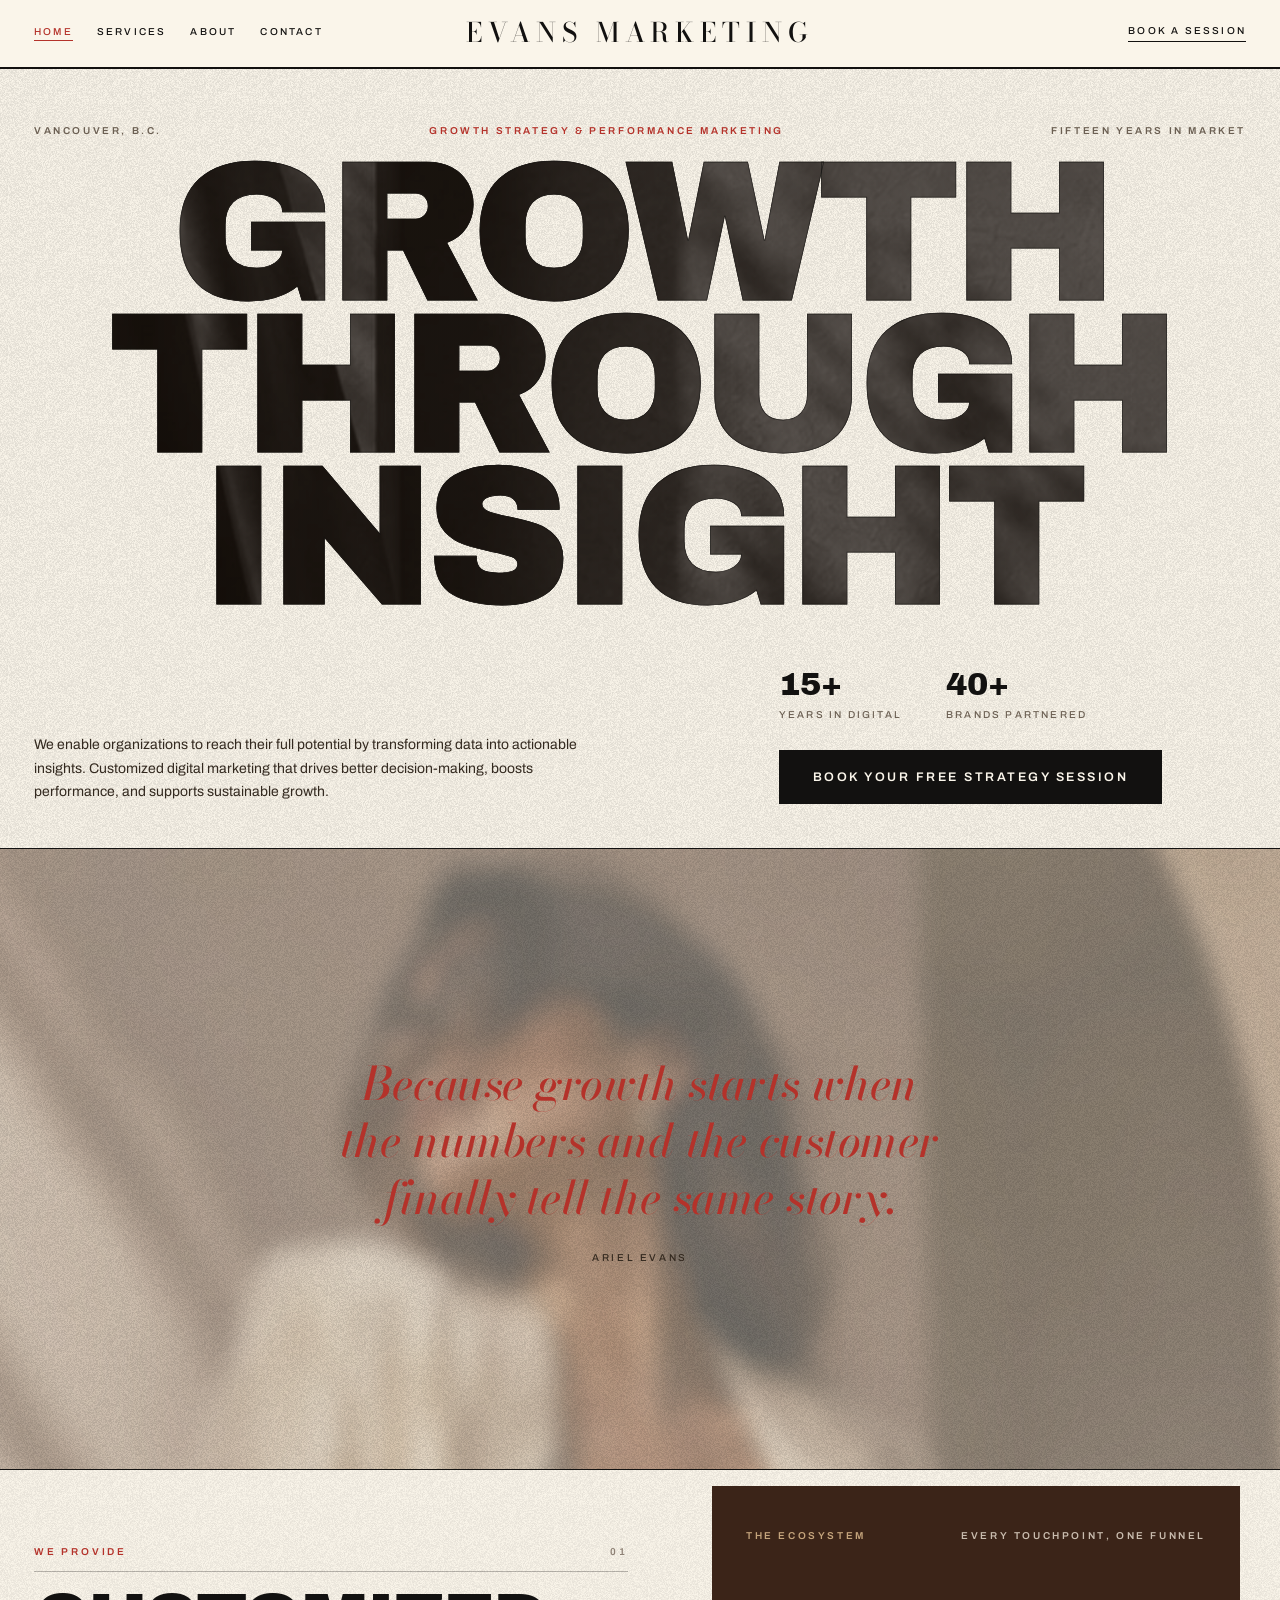
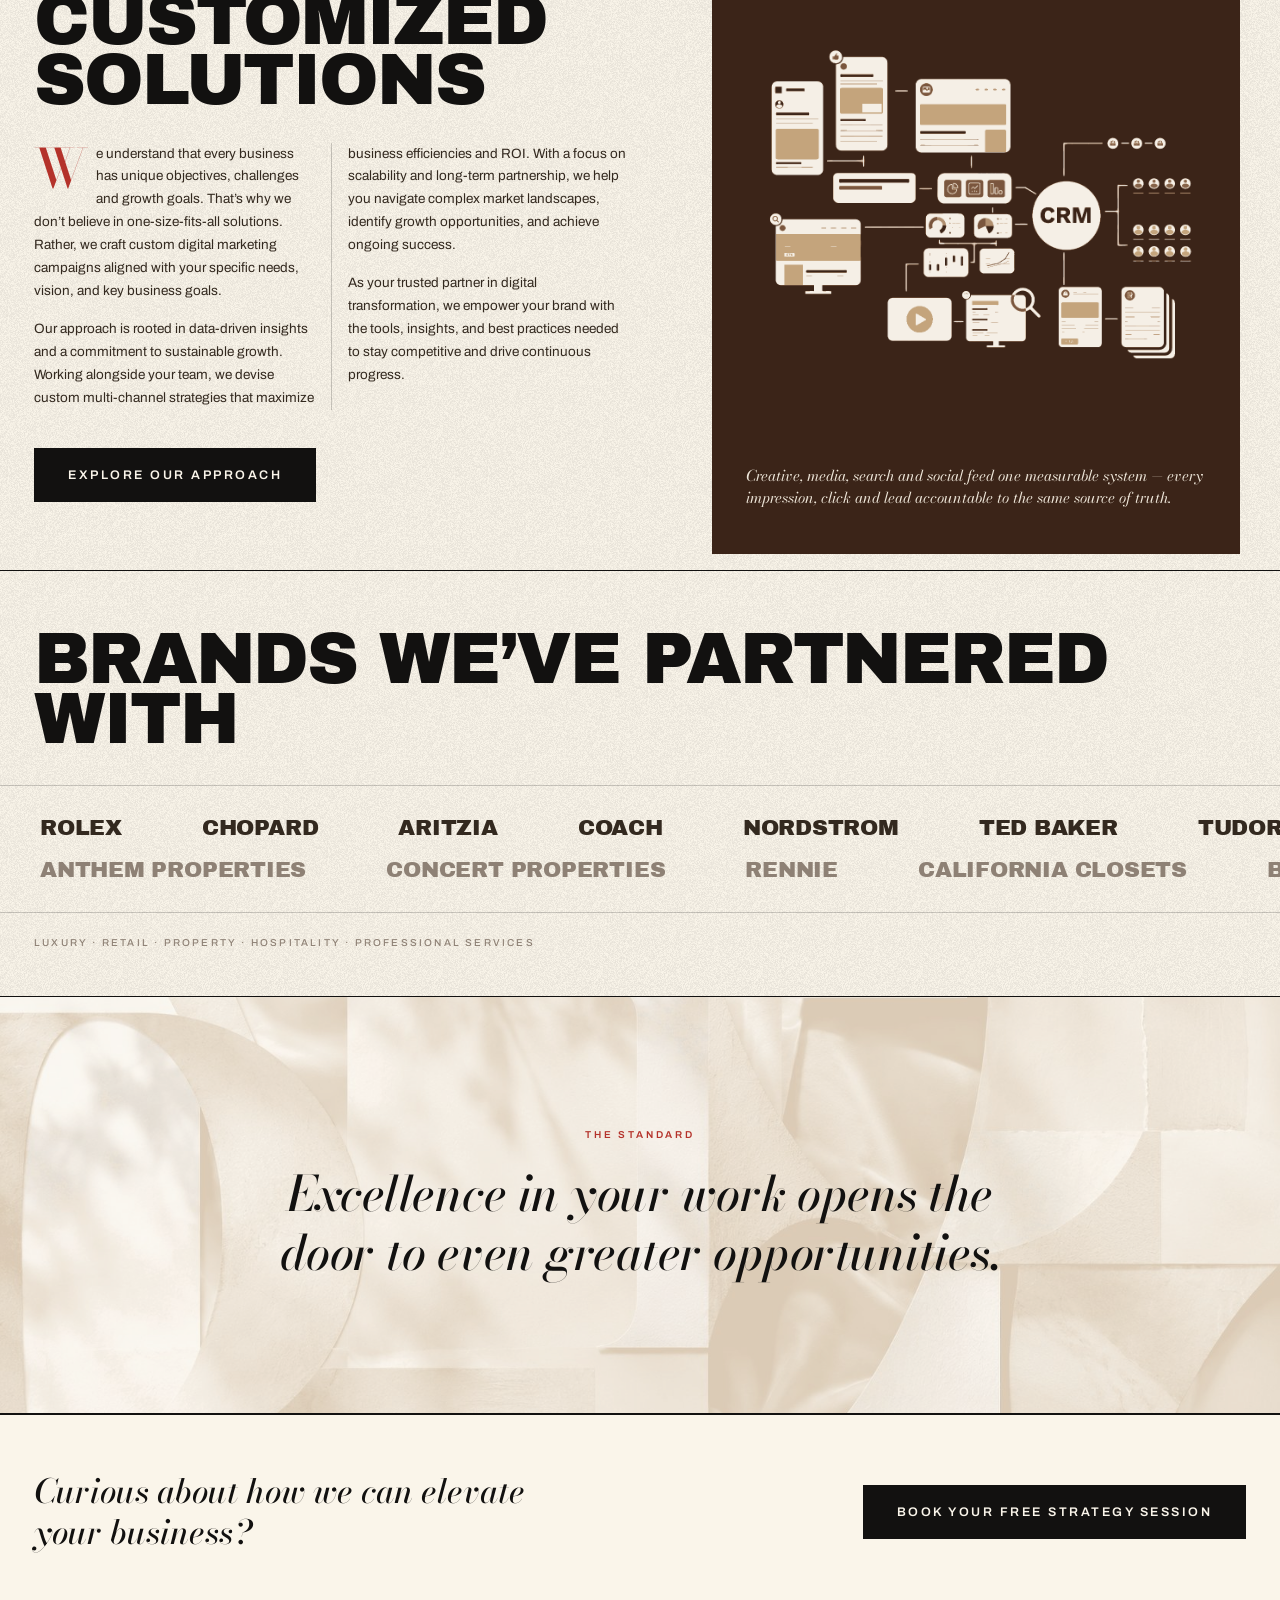
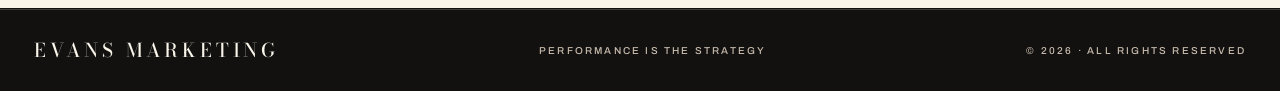
==== index.html @ 22f4ba07 "Build the Evans Marketing website from the design handoff Four pages — Home, Services, About, Contac" ====
<!DOCTYPE html>
<html lang="en">
<head>
<meta charset="utf-8" />
<meta name="viewport" content="width=device-width, initial-scale=1" />
<title>Evans Marketing — Growth strategy &amp; performance marketing, Vancouver</title>
<meta name="description" content="Evans Marketing turns data into actionable insight. Customized digital marketing strategy and performance media from Ariel Evans — 15+ years, 40+ brands, Vancouver B.C." />
<meta property="og:title" content="Evans Marketing — Growth strategy &amp; performance marketing, Vancouver" />
<meta property="og:description" content="Evans Marketing turns data into actionable insight. Customized digital marketing strategy and performance media from Ariel Evans — 15+ years, 40+ brands, Vancouver B.C." />
<meta property="og:type" content="website" />
<link rel="preload" href="assets/fonts/archivo-black-latin.woff2" as="font" type="font/woff2" crossorigin />
<link rel="preload" href="assets/fonts/archivo-variable-latin.woff2" as="font" type="font/woff2" crossorigin />
<link rel="stylesheet" href="assets/css/fonts.css" />
<link rel="icon" href="favicon.ico" sizes="any" />
<link rel="icon" href="assets/img/favicon.svg" type="image/svg+xml" />
<link rel="stylesheet" href="assets/css/styles.css" />
<script src="assets/js/main.js" defer></script>
</head>
<body>
<a class="skip-link" href="#main">Skip to content</a>

<div class="page">

  <header class="site-header">
    <nav class="site-nav" aria-label="Primary">
      <a href="index.html" aria-current="page">Home</a>
      <a href="services.html">Services</a>
      <a href="about.html">About</a>
      <a href="contact.html">Contact</a>
    </nav>
    <a class="wordmark" href="index.html">Evans Marketing</a>
    <div class="header-cta">
      <a class="link-rule" href="contact.html">Book a session</a>
    </div>
  </header>

  <main id="main">

    <!-- Hero: photo-in-type headline -->
    <section class="section hero">
      <div class="grain grain--16" aria-hidden="true"></div>

      <div class="hero__meta">
        <span>Vancouver, B.C.</span>
        <span class="accent">Growth strategy &amp; performance marketing</span>
        <span>Fifteen years in market</span>
      </div>

      <div class="hero__slab" id="heroSlab">
        <h1 class="hero__title">Growth<br />through<br />insight</h1>
        <div class="hero__scan" aria-hidden="true"></div>
      </div>

      <div class="hero__foot">
        <p class="hero__intro">We enable organizations to reach their full potential by transforming data into actionable insights. Customized digital marketing that drives better decision-making, boosts performance, and supports sustainable growth.</p>
        <div class="hero__aside">
          <div class="stats">
            <div>
              <div class="stat__figure">15+</div>
              <div class="stat__label">Years in digital</div>
            </div>
            <div>
              <div class="stat__figure">40+</div>
              <div class="stat__label">Brands partnered</div>
            </div>
          </div>
          <a class="btn" href="contact.html">Book your free strategy session</a>
        </div>
      </div>
    </section>
    <!-- Pull quote -->
    <section class="section quote-band">
      <img class="quote-band__bg" src="assets/img/editorial-portrait.jpg" alt="" aria-hidden="true" />
      <div class="quote-band__wash" aria-hidden="true"></div>
      <div class="grain grain--20" aria-hidden="true"></div>
      <blockquote>
        <p>Because growth starts when the numbers and the customer finally tell the same story.</p>
        <footer>Ariel Evans</footer>
      </blockquote>
    </section>
    <!-- Customized solutions -->
    <section class="section solutions" id="solutions" aria-labelledby="solutions-title">
      <div class="grain" aria-hidden="true"></div>

      <div class="solutions__copy">
        <div class="runhead">
          <span>We provide</span>
          <span class="folio">01</span>
        </div>
        <h2 class="h-section" id="solutions-title">Customized solutions</h2>
        <div class="solutions__body">
          <p><span class="dropcap">W</span>e understand that every business has unique objectives, challenges and growth goals. That&rsquo;s why we don&rsquo;t believe in one-size-fits-all solutions. Rather, we craft custom digital marketing campaigns aligned with your specific needs, vision, and key business goals.</p>
          <p>Our approach is rooted in data-driven insights and a commitment to sustainable growth. Working alongside your team, we devise custom multi-channel strategies that maximize business efficiencies and ROI. With a focus on scalability and long-term partnership, we help you navigate complex market landscapes, identify growth opportunities, and achieve ongoing success.</p>
          <p>As your trusted partner in digital transformation, we empower your brand with the tools, insights, and best practices needed to stay competitive and drive continuous progress.</p>
        </div>
        <a class="btn" href="services.html">Explore our approach</a>
      </div>

      <figure class="ecosystem">
        <div class="ecosystem__labels">
          <span class="accent">The ecosystem</span>
          <span>Every touchpoint, one funnel</span>
        </div>
        <img src="assets/img/ecosystem-brand.png" alt="Full-funnel digital marketing ecosystem feeding a central CRM" width="1068" height="788" loading="lazy" />
        <figcaption>Creative, media, search and social feed one measurable system &mdash; every impression, click and lead accountable to the same source of truth.</figcaption>
      </figure>
    </section>
    <!-- Brands marquee -->
    <section class="section brands" id="brands" aria-labelledby="brands-title">
      <div class="grain" aria-hidden="true"></div>
      <div class="brands__head">
        <h2 class="h-section" id="brands-title">Brands we&rsquo;ve partnered with</h2>
      </div>
      <div class="marquee">
        <div class="marquee__track" aria-hidden="true">
          <div class="marquee__list">
            <span>Rolex</span><span>Chopard</span><span>Aritzia</span><span>Coach</span><span>Nordstrom</span><span>Ted Baker</span><span>Tudor</span><span>Mazda</span><span>Accor</span><span>Wyndham Hotels</span><span>Whistler Blackcomb</span><span>Tourism Vancouver</span>
          </div>
          <div class="marquee__list">
            <span>Rolex</span><span>Chopard</span><span>Aritzia</span><span>Coach</span><span>Nordstrom</span><span>Ted Baker</span><span>Tudor</span><span>Mazda</span><span>Accor</span><span>Wyndham Hotels</span><span>Whistler Blackcomb</span><span>Tourism Vancouver</span>
          </div>
        </div>
        <div class="marquee__track marquee__track--reverse" aria-hidden="true">
          <div class="marquee__list">
            <span>Anthem Properties</span><span>Concert Properties</span><span>Rennie</span><span>California Closets</span><span>Benjamin Moore</span><span>Seaspan</span><span>Grant Thornton</span><span>UBC</span><span>Nando&rsquo;s</span><span>Project Skin MD</span><span>Alpine Credits</span><span>Verve Living</span>
          </div>
          <div class="marquee__list">
            <span>Anthem Properties</span><span>Concert Properties</span><span>Rennie</span><span>California Closets</span><span>Benjamin Moore</span><span>Seaspan</span><span>Grant Thornton</span><span>UBC</span><span>Nando&rsquo;s</span><span>Project Skin MD</span><span>Alpine Credits</span><span>Verve Living</span>
          </div>
        </div>
        <!-- The marquee is decorative motion; this is the accessible list. -->
        <p class="visually-hidden">
          Brands we have partnered with: Rolex, Chopard, Aritzia, Coach, Nordstrom,
          Ted Baker, Tudor, Mazda, Accor, Wyndham Hotels, Whistler Blackcomb,
          Tourism Vancouver, Anthem Properties, Concert Properties, Rennie,
          California Closets, Benjamin Moore, Seaspan, Grant Thornton, UBC,
          Nando&rsquo;s, Project Skin MD, Alpine Credits and Verve Living.
        </p>
      </div>
      <div class="brands__categories">Luxury &middot; Retail &middot; Property &middot; Hospitality &middot; Professional services</div>
    </section>
    <!-- "Excellence" slab -->
    <section class="section slab">
      <img class="slab__bg" src="assets/img/paper-type-brand.jpg" alt="" aria-hidden="true" loading="lazy" />
      <div class="slab__wash" aria-hidden="true"></div>
      <div class="slab__inner">
        <div class="slab__label">The standard</div>
        <p>Excellence in your work opens the door to even greater opportunities.</p>
      </div>
    </section>

    <!-- Closing CTA -->
    <section class="section cta-band">
      <p>Curious about how we can elevate your business?</p>
      <a class="btn" href="contact.html">Book your free strategy session</a>
    </section>

  </main>

  <footer class="site-footer">
    <span class="footer-mark">Evans Marketing</span>
    <span>Performance is the strategy</span>
    <span>&copy; 2026 &middot; All rights reserved</span>
  </footer>

</div>

</body>
</html>
---- assets/css/fonts.css ----
/* ============================================================================
   Self-hosted webfonts.
   ----------------------------------------------------------------------------
   The same faces Google Fonts serves, stored in assets/fonts/ so the site has
   no third-party dependency: nothing to block, nothing to go down, no request
   to a Google server on every page view.

   Only the latin and latin-ext subsets are included, which is all this site's
   copy needs. Generated from:
   https://fonts.googleapis.com/css2?family=Bodoni+Moda:ital,opsz,wght@0,6..96,400;0,6..96,500;0,6..96,600;1,6..96,400;1,6..96,500;1,6..96,600&family=Archivo:wght@400;500;600&family=Archivo+Black&display=swap

   Archivo and Bodoni Moda are variable fonts, so one file serves every weight:
   eight files cover the twenty faces declared below.

   All three families are licensed under the SIL Open Font License; the licence
   texts and a fuller note are in assets/fonts/.
   ========================================================================== */

@font-face {
  font-family: 'Archivo';
  font-style: normal;
  font-weight: 400;
  font-display: swap;
  src: url('../fonts/archivo-variable-latin-ext.woff2') format('woff2');
  unicode-range: U+0100-02BA, U+02BD-02C5, U+02C7-02CC, U+02CE-02D7, U+02DD-02FF, U+0304, U+0308, U+0329, U+1D00-1DBF, U+1E00-1E9F, U+1EF2-1EFF, U+2020, U+20A0-20AB, U+20AD-20C0, U+2113, U+2C60-2C7F, U+A720-A7FF;
}

@font-face {
  font-family: 'Archivo';
  font-style: normal;
  font-weight: 400;
  font-display: swap;
  src: url('../fonts/archivo-variable-latin.woff2') format('woff2');
  unicode-range: U+0000-00FF, U+0131, U+0152-0153, U+02BB-02BC, U+02C6, U+02DA, U+02DC, U+0304, U+0308, U+0329, U+2000-206F, U+20AC, U+2122, U+2191, U+2193, U+2212, U+2215, U+FEFF, U+FFFD;
}

@font-face {
  font-family: 'Archivo';
  font-style: normal;
  font-weight: 500;
  font-display: swap;
  src: url('../fonts/archivo-variable-latin-ext.woff2') format('woff2');
  unicode-range: U+0100-02BA, U+02BD-02C5, U+02C7-02CC, U+02CE-02D7, U+02DD-02FF, U+0304, U+0308, U+0329, U+1D00-1DBF, U+1E00-1E9F, U+1EF2-1EFF, U+2020, U+20A0-20AB, U+20AD-20C0, U+2113, U+2C60-2C7F, U+A720-A7FF;
}

@font-face {
  font-family: 'Archivo';
  font-style: normal;
  font-weight: 500;
  font-display: swap;
  src: url('../fonts/archivo-variable-latin.woff2') format('woff2');
  unicode-range: U+0000-00FF, U+0131, U+0152-0153, U+02BB-02BC, U+02C6, U+02DA, U+02DC, U+0304, U+0308, U+0329, U+2000-206F, U+20AC, U+2122, U+2191, U+2193, U+2212, U+2215, U+FEFF, U+FFFD;
}

@font-face {
  font-family: 'Archivo';
  font-style: normal;
  font-weight: 600;
  font-display: swap;
  src: url('../fonts/archivo-variable-latin-ext.woff2') format('woff2');
  unicode-range: U+0100-02BA, U+02BD-02C5, U+02C7-02CC, U+02CE-02D7, U+02DD-02FF, U+0304, U+0308, U+0329, U+1D00-1DBF, U+1E00-1E9F, U+1EF2-1EFF, U+2020, U+20A0-20AB, U+20AD-20C0, U+2113, U+2C60-2C7F, U+A720-A7FF;
}

@font-face {
  font-family: 'Archivo';
  font-style: normal;
  font-weight: 600;
  font-display: swap;
  src: url('../fonts/archivo-variable-latin.woff2') format('woff2');
  unicode-range: U+0000-00FF, U+0131, U+0152-0153, U+02BB-02BC, U+02C6, U+02DA, U+02DC, U+0304, U+0308, U+0329, U+2000-206F, U+20AC, U+2122, U+2191, U+2193, U+2212, U+2215, U+FEFF, U+FFFD;
}

@font-face {
  font-family: 'Archivo Black';
  font-style: normal;
  font-weight: 400;
  font-display: swap;
  src: url('../fonts/archivo-black-latin-ext.woff2') format('woff2');
  unicode-range: U+0100-02BA, U+02BD-02C5, U+02C7-02CC, U+02CE-02D7, U+02DD-02FF, U+0304, U+0308, U+0329, U+1D00-1DBF, U+1E00-1E9F, U+1EF2-1EFF, U+2020, U+20A0-20AB, U+20AD-20C0, U+2113, U+2C60-2C7F, U+A720-A7FF;
}

@font-face {
  font-family: 'Archivo Black';
  font-style: normal;
  font-weight: 400;
  font-display: swap;
  src: url('../fonts/archivo-black-latin.woff2') format('woff2');
  unicode-range: U+0000-00FF, U+0131, U+0152-0153, U+02BB-02BC, U+02C6, U+02DA, U+02DC, U+0304, U+0308, U+0329, U+2000-206F, U+20AC, U+2122, U+2191, U+2193, U+2212, U+2215, U+FEFF, U+FFFD;
}

@font-face {
  font-family: 'Bodoni Moda';
  font-style: italic;
  font-weight: 400;
  font-display: swap;
  src: url('../fonts/bodoni-moda-variable-italic-latin-ext.woff2') format('woff2');
  unicode-range: U+0100-02BA, U+02BD-02C5, U+02C7-02CC, U+02CE-02D7, U+02DD-02FF, U+0304, U+0308, U+0329, U+1D00-1DBF, U+1E00-1E9F, U+1EF2-1EFF, U+2020, U+20A0-20AB, U+20AD-20C0, U+2113, U+2C60-2C7F, U+A720-A7FF;
}

@font-face {
  font-family: 'Bodoni Moda';
  font-style: italic;
  font-weight: 400;
  font-display: swap;
  src: url('../fonts/bodoni-moda-variable-italic-latin.woff2') format('woff2');
  unicode-range: U+0000-00FF, U+0131, U+0152-0153, U+02BB-02BC, U+02C6, U+02DA, U+02DC, U+0304, U+0308, U+0329, U+2000-206F, U+20AC, U+2122, U+2191, U+2193, U+2212, U+2215, U+FEFF, U+FFFD;
}

@font-face {
  font-family: 'Bodoni Moda';
  font-style: italic;
  font-weight: 500;
  font-display: swap;
  src: url('../fonts/bodoni-moda-variable-italic-latin-ext.woff2') format('woff2');
  unicode-range: U+0100-02BA, U+02BD-02C5, U+02C7-02CC, U+02CE-02D7, U+02DD-02FF, U+0304, U+0308, U+0329, U+1D00-1DBF, U+1E00-1E9F, U+1EF2-1EFF, U+2020, U+20A0-20AB, U+20AD-20C0, U+2113, U+2C60-2C7F, U+A720-A7FF;
}

@font-face {
  font-family: 'Bodoni Moda';
  font-style: italic;
  font-weight: 500;
  font-display: swap;
  src: url('../fonts/bodoni-moda-variable-italic-latin.woff2') format('woff2');
  unicode-range: U+0000-00FF, U+0131, U+0152-0153, U+02BB-02BC, U+02C6, U+02DA, U+02DC, U+0304, U+0308, U+0329, U+2000-206F, U+20AC, U+2122, U+2191, U+2193, U+2212, U+2215, U+FEFF, U+FFFD;
}

@font-face {
  font-family: 'Bodoni Moda';
  font-style: italic;
  font-weight: 600;
  font-display: swap;
  src: url('../fonts/bodoni-moda-variable-italic-latin-ext.woff2') format('woff2');
  unicode-range: U+0100-02BA, U+02BD-02C5, U+02C7-02CC, U+02CE-02D7, U+02DD-02FF, U+0304, U+0308, U+0329, U+1D00-1DBF, U+1E00-1E9F, U+1EF2-1EFF, U+2020, U+20A0-20AB, U+20AD-20C0, U+2113, U+2C60-2C7F, U+A720-A7FF;
}

@font-face {
  font-family: 'Bodoni Moda';
  font-style: italic;
  font-weight: 600;
  font-display: swap;
  src: url('../fonts/bodoni-moda-variable-italic-latin.woff2') format('woff2');
  unicode-range: U+0000-00FF, U+0131, U+0152-0153, U+02BB-02BC, U+02C6, U+02DA, U+02DC, U+0304, U+0308, U+0329, U+2000-206F, U+20AC, U+2122, U+2191, U+2193, U+2212, U+2215, U+FEFF, U+FFFD;
}

@font-face {
  font-family: 'Bodoni Moda';
  font-style: normal;
  font-weight: 400;
  font-display: swap;
  src: url('../fonts/bodoni-moda-variable-latin-ext.woff2') format('woff2');
  unicode-range: U+0100-02BA, U+02BD-02C5, U+02C7-02CC, U+02CE-02D7, U+02DD-02FF, U+0304, U+0308, U+0329, U+1D00-1DBF, U+1E00-1E9F, U+1EF2-1EFF, U+2020, U+20A0-20AB, U+20AD-20C0, U+2113, U+2C60-2C7F, U+A720-A7FF;
}

@font-face {
  font-family: 'Bodoni Moda';
  font-style: normal;
  font-weight: 400;
  font-display: swap;
  src: url('../fonts/bodoni-moda-variable-latin.woff2') format('woff2');
  unicode-range: U+0000-00FF, U+0131, U+0152-0153, U+02BB-02BC, U+02C6, U+02DA, U+02DC, U+0304, U+0308, U+0329, U+2000-206F, U+20AC, U+2122, U+2191, U+2193, U+2212, U+2215, U+FEFF, U+FFFD;
}

@font-face {
  font-family: 'Bodoni Moda';
  font-style: normal;
  font-weight: 500;
  font-display: swap;
  src: url('../fonts/bodoni-moda-variable-latin-ext.woff2') format('woff2');
  unicode-range: U+0100-02BA, U+02BD-02C5, U+02C7-02CC, U+02CE-02D7, U+02DD-02FF, U+0304, U+0308, U+0329, U+1D00-1DBF, U+1E00-1E9F, U+1EF2-1EFF, U+2020, U+20A0-20AB, U+20AD-20C0, U+2113, U+2C60-2C7F, U+A720-A7FF;
}

@font-face {
  font-family: 'Bodoni Moda';
  font-style: normal;
  font-weight: 500;
  font-display: swap;
  src: url('../fonts/bodoni-moda-variable-latin.woff2') format('woff2');
  unicode-range: U+0000-00FF, U+0131, U+0152-0153, U+02BB-02BC, U+02C6, U+02DA, U+02DC, U+0304, U+0308, U+0329, U+2000-206F, U+20AC, U+2122, U+2191, U+2193, U+2212, U+2215, U+FEFF, U+FFFD;
}

@font-face {
  font-family: 'Bodoni Moda';
  font-style: normal;
  font-weight: 600;
  font-display: swap;
  src: url('../fonts/bodoni-moda-variable-latin-ext.woff2') format('woff2');
  unicode-range: U+0100-02BA, U+02BD-02C5, U+02C7-02CC, U+02CE-02D7, U+02DD-02FF, U+0304, U+0308, U+0329, U+1D00-1DBF, U+1E00-1E9F, U+1EF2-1EFF, U+2020, U+20A0-20AB, U+20AD-20C0, U+2113, U+2C60-2C7F, U+A720-A7FF;
}

@font-face {
  font-family: 'Bodoni Moda';
  font-style: normal;
  font-weight: 600;
  font-display: swap;
  src: url('../fonts/bodoni-moda-variable-latin.woff2') format('woff2');
  unicode-range: U+0000-00FF, U+0131, U+0152-0153, U+02BB-02BC, U+02C6, U+02DA, U+02DC, U+0304, U+0308, U+0329, U+2000-206F, U+20AC, U+2122, U+2191, U+2193, U+2212, U+2215, U+FEFF, U+FFFD;
}
---- assets/css/styles.css ----
/* ============================================================================
   Evans Marketing — global stylesheet
   ----------------------------------------------------------------------------
   Order:  1. tokens  2. base  3. layout  4. header/footer  5. components
           6. page sections  7. responsive
   The design reference used inline styles; everything is extracted here so
   there is exactly one place to change a colour, size or space.
   ========================================================================== */

/* 1. TOKENS ---------------------------------------------------------------- */

:root {
  /* Colour */
  --ink:        #121110;   /* page frame, dark grounds, hairlines, buttons     */
  --chocolate:  #3B2418;   /* ecosystem panel, contact ground                  */
  --cream:      #FAF5EA;   /* primary light ground / text on dark              */
  --sand-grey:  #DED3C4;   /* secondary light ground                           */
  --warm-sand:  #EFE7DA;   /* open accordion row, slab base, copy on dark      */
  --sand:       #C4A47C;   /* accent on dark grounds, light-button hover       */
  --red:        #B4322A;   /* the only saturated colour                        */
  --body-brown: #33291F;   /* body copy on light grounds                       */
  --deep-brown: #241C14;   /* accordion panel copy                             */
  --label-grey: #8E8175;   /* small-caps labels on light grounds               */
  --label-cream:#6B5F52;   /* 10px tracked caps on the cream hero ground       */
  --light-grey: #C9BCAE;   /* small-caps labels on dark grounds                */
  --near-cream: #F2EADF;   /* italic standfirsts on dark grounds               */

  /* Hairlines and washes */
  --rule-light-20: rgba(18, 17, 16, 0.2);
  --rule-light-28: rgba(18, 17, 16, 0.28);
  --rule-light-40: rgba(18, 17, 16, 0.4);
  --rule-dark-20:  rgba(250, 245, 234, 0.2);
  --rule-dark-24:  rgba(250, 245, 234, 0.24);
  --rule-dark-28:  rgba(250, 245, 234, 0.28);
  --rule-dark-30:  rgba(250, 245, 234, 0.3);
  --rule-dark-55:  rgba(250, 245, 234, 0.55);

  /* Type */
  --display: "Archivo Black", Impact, "Haettenschweiler", sans-serif;
  --serif:   "Bodoni Moda", "Didot", Georgia, serif;
  --sans:    Archivo, Helvetica, Arial, sans-serif;

  /* Spacing */
  --pad-x:      34px;  /* standard section gutter        */
  --pad-x-wide: 40px;  /* centred quote / slab sections  */
}

/* 2. BASE ------------------------------------------------------------------ */

*,
*::before,
*::after { box-sizing: border-box; }

html {
  scroll-behavior: smooth;
  background: var(--ink);
  -webkit-text-size-adjust: 100%;
}

body {
  margin: 0;
  background: var(--ink);
  color: var(--ink);
  font-family: var(--sans);
  font-weight: 400;
  -webkit-font-smoothing: antialiased;
}

p { font-weight: 400; }

a {
  color: var(--red);
  text-decoration: none;
  transition: color 150ms ease, border-color 150ms ease;
}
a:hover { color: var(--ink); }

img { max-width: 100%; }

input, textarea, button, select { font-family: inherit; }

:focus-visible {
  outline: 2px solid currentColor;
  outline-offset: 3px;
}

/* Visible only when tabbed to — lets keyboard users jump the nav. */
.skip-link {
  position: absolute;
  left: -9999px;
  top: 0;
  z-index: 100;
  padding: 14px 20px;
  background: var(--ink);
  color: var(--cream);
  font-size: 11px;
  font-weight: 600;
  letter-spacing: 0.2em;
  text-transform: uppercase;
}
.skip-link:focus {
  left: 0;
  color: var(--cream);
}

.visually-hidden {
  position: absolute;
  width: 1px;
  height: 1px;
  margin: -1px;
  padding: 0;
  overflow: hidden;
  clip: rect(0 0 0 0);
  white-space: nowrap;
  border: 0;
}

/* 3. LAYOUT ---------------------------------------------------------------- */

/* The dark page shows through the 1px gaps as hairline rules between
   full-bleed sections. No rounded corners, no shadows anywhere. */
.page {
  width: 100%;
  display: flex;
  flex-direction: column;
  gap: 1px;
  background: var(--ink);
  overflow-x: hidden;
}

.section {
  position: relative;
  overflow: hidden;
}

/* <main> is a flex child of .page, so it needs the same column + 1px gap for
   the hairlines between its sections to survive. */
.page > main {
  display: flex;
  flex-direction: column;
  gap: 1px;
}

/* Film grain. The reference used an inline SVG feTurbulence filter; a small
   tiling texture is the same effect at a fraction of the cost. */
.grain {
  position: absolute;
  inset: 0;
  pointer-events: none;
  background-image: url("../img/grain.png");
  background-size: 160px 160px;
  mix-blend-mode: multiply;
  opacity: 0.12;
}
.grain--16 { opacity: 0.16; }
.grain--20 { opacity: 0.2; }
.grain--screen {
  mix-blend-mode: screen;
  opacity: 0.26;
}

/* Anything that must sit above a grain layer or a background image. */
.layer { position: relative; }

/* 4. HEADER / FOOTER ------------------------------------------------------- */

.site-header {
  position: sticky;
  top: 0;
  z-index: 60;
  display: grid;
  grid-template-columns: 1fr auto 1fr;
  align-items: center;
  gap: 20px;
  padding: 20px var(--pad-x);
  background: var(--cream);
  border-bottom: 1px solid var(--ink);
}

.site-nav {
  display: flex;
  gap: 24px;
  font-size: 10px;
  font-weight: 500;
  letter-spacing: 0.22em;
  text-transform: uppercase;
}
.site-nav a {
  color: var(--ink);
  padding-bottom: 3px;
  border-bottom: 1px solid transparent;
}
.site-nav a:hover { color: var(--red); }
.site-nav a[aria-current="page"] {
  color: var(--red);
  border-bottom-color: var(--red);
}

.wordmark {
  font-family: var(--serif);
  font-weight: 500;
  font-size: clamp(19px, 2.1vw, 28px);
  letter-spacing: 0.22em;
  text-transform: uppercase;
  line-height: 1;
  color: var(--ink);
  white-space: nowrap;
  text-align: center;
}
.wordmark:hover { color: var(--red); }

.header-cta {
  display: flex;
  justify-content: flex-end;
}
/* Deliberately a hairline link, not a button. */
.link-rule {
  padding-bottom: 5px;
  border-bottom: 1px solid var(--ink);
  color: var(--ink);
  font-size: 10px;
  font-weight: 500;
  letter-spacing: 0.22em;
  text-transform: uppercase;
  white-space: nowrap;
}
.link-rule:hover {
  color: var(--red);
  border-bottom-color: var(--red);
}

.site-footer {
  display: flex;
  align-items: center;
  justify-content: space-between;
  gap: 20px;
  flex-wrap: wrap;
  padding: 26px var(--pad-x);
  background: var(--ink);
  color: var(--light-grey);
  border-top: 1px solid var(--rule-dark-20);
  font-size: 10px;
  font-weight: 500;
  letter-spacing: 0.22em;
  text-transform: uppercase;
}
.site-footer .footer-mark {
  font-family: var(--serif);
  font-size: 19px;
  letter-spacing: 0.2em;
  color: var(--cream);
}

/* 5. COMPONENTS ------------------------------------------------------------ */

/* Running head: a label, a hairline rule and a folio number. */
.runhead {
  display: flex;
  align-items: baseline;
  justify-content: space-between;
  gap: 20px;
  padding-bottom: 14px;
  border-bottom: 1px solid var(--rule-light-28);
  font-size: 10px;
  font-weight: 600;
  letter-spacing: 0.28em;
  text-transform: uppercase;
  color: var(--red);
}
.runhead .folio { color: var(--label-grey); }

.runhead--dark {
  padding-bottom: 16px;
  border-bottom-color: var(--rule-dark-24);
  color: var(--sand);
}
.runhead--dark .folio { color: var(--light-grey); }

.runhead--strong {
  border-bottom-color: var(--rule-light-40);
  color: var(--ink);
}
.runhead--strong .folio { color: var(--ink); }

/* Headings */
.h-display {
  margin: 0;
  font-family: var(--display);
  font-weight: 400;
  line-height: 0.8;
  letter-spacing: -0.045em;
  text-transform: uppercase;
}
.h-section {
  margin: 18px 0 0;
  font-family: var(--display);
  font-weight: 400;
  font-size: clamp(34px, 5.6vw, 92px);
  line-height: 0.84;
  letter-spacing: -0.03em;
  text-transform: uppercase;
}

/* Italic standfirst on a dark ground */
.standfirst {
  margin: 0;
  max-width: 620px;
  font-family: var(--serif);
  font-style: italic;
  font-weight: 400;
  font-size: clamp(19px, 1.9vw, 27px);
  line-height: 1.4;
  color: var(--near-cream);
}

/* Small tracked caps */
.caps {
  font-size: 10px;
  font-weight: 500;
  letter-spacing: 0.22em;
  text-transform: uppercase;
}
.caps--label {
  font-weight: 600;
  letter-spacing: 0.28em;
}

/* Buttons */
.btn {
  display: inline-block;
  padding: 20px 34px;
  background: var(--ink);
  color: var(--cream);
  font-size: 12.5px;
  font-weight: 600;
  letter-spacing: 0.2em;
  text-transform: uppercase;
  white-space: nowrap;
  border: none;
  cursor: pointer;
  transition: background 150ms ease, color 150ms ease;
}
.btn:hover { background: var(--red); color: var(--cream); }

.btn--light { background: var(--cream); color: var(--ink); }
.btn--light:hover { background: var(--sand); color: var(--ink); }

/* Pull-quote band (Home + About) */
.quote-band {
  min-height: 620px;
  display: flex;
  align-items: center;
  justify-content: center;
  padding: 80px var(--pad-x-wide);
  background: var(--sand-grey);
}
.quote-band__bg {
  position: absolute;
  inset: 0;
  width: 100%;
  height: 100%;
  object-fit: cover;
  object-position: 50% 6%;
  filter: blur(10px) saturate(0.9);
  transform: scale(1.18);
}
.quote-band__wash {
  position: absolute;
  inset: 0;
  background: rgba(240, 232, 220, 0.44);
}
.quote-band blockquote {
  position: relative;
  margin: 0;
  max-width: 860px;
  text-align: center;
}
.quote-band p {
  margin: 0;
  font-family: var(--serif);
  font-style: italic;
  font-weight: 500;
  font-size: clamp(26px, 3.6vw, 58px);
  line-height: 1.24;
  letter-spacing: -0.01em;
  color: var(--red);
  text-wrap: balance;
}
.quote-band footer {
  padding-top: 26px;
  font-size: 10px;
  font-weight: 500;
  letter-spacing: 0.26em;
  text-transform: uppercase;
  color: var(--body-brown);
}

/* Brands marquee (Home + Contact) */
.brands { padding: 58px 0 48px; background: var(--cream); }
.brands__head {
  position: relative;
  display: flex;
  align-items: baseline;
  justify-content: space-between;
  gap: 20px;
  flex-wrap: wrap;
  padding: 0 var(--pad-x) 36px;
}
.brands__head .h-section { margin: 0; }

.marquee {
  position: relative;
  display: flex;
  flex-direction: column;
  gap: 18px;
  padding: 30px 0;
  border-top: 1px solid var(--rule-light-20);
  border-bottom: 1px solid var(--rule-light-20);
}
.marquee__track {
  display: flex;
  width: max-content;
  animation: marquee 52s linear infinite;
}
.marquee__track--reverse {
  animation-duration: 64s;
  animation-direction: reverse;
}
/* The list is repeated twice inside the track, so -50% is a seamless loop. */
@keyframes marquee {
  from { transform: translateX(0); }
  to   { transform: translateX(-50%); }
}
.marquee:hover .marquee__track { animation-play-state: paused; }

.marquee__list {
  display: flex;
  align-items: center;
  font-family: var(--display);
  font-size: 22px;
  letter-spacing: -0.01em;
  text-transform: uppercase;
  color: var(--body-brown);
}
.marquee__list span { padding: 0 40px; }
.marquee__track--reverse .marquee__list { color: var(--label-grey); }

.brands__categories {
  position: relative;
  padding: 24px var(--pad-x) 0;
  font-size: 10px;
  font-weight: 500;
  letter-spacing: 0.22em;
  text-transform: uppercase;
  color: var(--label-grey);
}

/* Closing CTA band (all four pages) */
.cta-band {
  display: grid;
  grid-template-columns: minmax(0, 1fr) auto;
  align-items: center;
  gap: 40px;
  padding: 56px var(--pad-x);
  background: var(--cream);
  border-top: 1px solid var(--ink);
}
.cta-band p {
  margin: 0;
  max-width: 520px;
  font-family: var(--serif);
  font-style: italic;
  font-weight: 500;
  font-size: clamp(22px, 2.6vw, 40px);
  line-height: 1.22;
  color: var(--ink);
}

/* 6. PAGE SECTIONS --------------------------------------------------------- */

/* --- Home: hero ---------------------------------------------------------- */

.hero {
  padding: 56px var(--pad-x) 44px;
  background: var(--cream);
}
.hero__meta {
  position: relative;
  display: flex;
  align-items: center;
  justify-content: space-between;
  gap: 20px;
  flex-wrap: wrap;
  font-size: 10px;
  font-weight: 600;
  letter-spacing: 0.26em;
  text-transform: uppercase;
  color: var(--label-cream);
  animation: metaRise 0.9s cubic-bezier(0.16, 1, 0.3, 1) 0.15s both;
}
.hero__meta .accent { color: var(--red); }

/* The parallax slab. Every JS write goes to this wrapper's transform and
   opacity — never to the headline, which owns the CSS animations. */
.hero__slab {
  position: relative;
  margin: 22px 0 0;
  will-change: transform;
}

/* The letterforms are filled with a photograph via background-clip: text, and
   that fill never stops drifting. The text stroke is a safety net: if
   background-clip: text is unsupported, the words still read. */
.hero__title {
  position: relative;
  margin: 0;
  font-family: var(--display);
  font-weight: 400;
  font-size: clamp(58px, 15.6vw, 250px);
  line-height: 0.76;
  letter-spacing: -0.045em;
  text-align: center;
  text-transform: uppercase;
  color: transparent;
  -webkit-text-stroke: 0.75px rgba(18, 17, 16, 0.7);
  background-image:
    linear-gradient(rgba(18, 17, 16, 0.4), rgba(18, 17, 16, 0.4)),
    url("../img/hero-type-fabric.jpg");
  /* These must equal the 0% keyframe of fillDrift — they are what paints
     during its 1.3s delay. */
  background-size: 100% 100%, 150% auto;
  background-position: center, 30% 46%;
  -webkit-background-clip: text;
  background-clip: text;
  animation:
    typeDevelop 1.25s cubic-bezier(0.16, 1, 0.3, 1) both,
    fillDrift 26s ease-in-out 1.3s infinite alternate;
}

/* Red scan line that "develops" the type on load. It bleeds past both gutters
   so it reads as crossing the whole page; .hero clips the overhang. */
.hero__scan {
  position: absolute;
  left: calc(-1 * var(--pad-x));
  right: calc(-1 * var(--pad-x));
  top: 0;
  height: 2px;
  background: var(--red);
  box-shadow: 0 0 26px 6px rgba(180, 50, 42, 0.35);
  pointer-events: none;
  animation: scanSweep 1.35s cubic-bezier(0.65, 0, 0.35, 1) both;
}

@keyframes metaRise {
  from { transform: translateY(14px); opacity: 0; }
  to   { transform: translateY(0);    opacity: 1; }
}

/* Reveals the headline top-to-bottom, like a photograph coming up in a tray. */
@keyframes typeDevelop {
  0%   { clip-path: inset(0 0 100% 0); opacity: 0.15; }
  100% { clip-path: inset(0 0 0 0);    opacity: 1; }
}

/* Slow Ken Burns of the fill inside the letterforms. Both background layers
   must be listed in every keyframe or the darkening wash snaps. */
@keyframes fillDrift {
  0%   { background-position: center, 30% 46%; background-size: 100% 100%, 150% auto; }
  50%  { background-position: center, 52% 34%; background-size: 100% 100%, 178% auto; }
  100% { background-position: center, 18% 58%; background-size: 100% 100%, 158% auto; }
}

@keyframes scanSweep {
  0%   { top: 0%;   opacity: 0; }
  6%   { opacity: 1; }
  88%  { opacity: 1; }
  100% { top: 100%; opacity: 0; }
}

.hero__foot {
  position: relative;
  display: grid;
  grid-template-columns: 1.2fr 0.8fr;
  align-items: end;
  gap: 44px;
  padding-top: 56px;
}
.hero__intro {
  margin: 0;
  max-width: 560px;
  font-size: 14px;
  line-height: 1.7;
  color: var(--body-brown);
}
.hero__aside {
  display: flex;
  flex-direction: column;
  align-items: flex-start;
  gap: 30px;
}

.stats { display: flex; gap: 44px; }
.stat__figure {
  font-family: var(--display);
  font-weight: 400;
  font-size: 32px;
  line-height: 1;
}
/* Reference used #C9BCAE here, a light-on-light tone left over from an earlier
   dark hero — 1.7:1 on cream. The hero-animation spec names #6B5F52 for 10px
   tracked caps on this ground. */
.stat__label {
  padding-top: 8px;
  font-size: 10px;
  font-weight: 500;
  letter-spacing: 0.22em;
  text-transform: uppercase;
  color: var(--label-cream);
}

/* --- Home: customized solutions ------------------------------------------ */

.solutions {
  display: grid;
  grid-template-columns: 1.05fr 0.95fr;
  background: var(--cream);
}
.solutions__copy { position: relative; padding: 76px 44px 68px var(--pad-x); }
.solutions__body {
  columns: 2;
  column-gap: 34px;
  column-rule: 1px solid var(--rule-light-20);
  max-width: 660px;
  padding-top: 32px;
}
.solutions__body p {
  margin: 0 0 15px;
  font-size: 13.5px;
  line-height: 1.7;
  color: var(--body-brown);
}
.solutions__body p:last-child { margin-bottom: 0; }
.dropcap {
  float: left;
  font-family: var(--serif);
  font-weight: 500;
  font-size: 54px;
  line-height: 0.76;
  padding: 5px 8px 0 0;
  color: var(--red);
}
.solutions__copy .btn { margin-top: 38px; }

.ecosystem {
  position: relative;
  display: flex;
  flex-direction: column;
  justify-content: space-between;
  gap: 28px;
  padding: 44px var(--pad-x);
  background: var(--chocolate);
}
.ecosystem__labels {
  display: flex;
  align-items: center;
  justify-content: space-between;
  gap: 16px;
  font-size: 10px;
  font-weight: 600;
  letter-spacing: 0.26em;
  text-transform: uppercase;
  color: var(--light-grey);
}
.ecosystem__labels .accent { color: var(--sand); }
.ecosystem img { width: 100%; height: auto; display: block; }
.ecosystem figcaption,
.ecosystem__caption {
  margin: 0;
  font-family: var(--serif);
  font-style: italic;
  font-size: 15px;
  line-height: 1.5;
  color: var(--warm-sand);
}

/* --- Home: "excellence" slab --------------------------------------------- */

.slab {
  padding: 132px var(--pad-x-wide);
  background: var(--warm-sand);
  color: var(--ink);
}
.slab__bg {
  position: absolute;
  inset: 0;
  width: 100%;
  height: 100%;
  object-fit: cover;
  object-position: 50% 50%;
}
.slab__wash {
  position: absolute;
  inset: 0;
  background: rgba(247, 241, 233, 0.46);
}
.slab__inner {
  position: relative;
  max-width: 1080px;
  margin: 0 auto;
  text-align: center;
}
.slab__label {
  font-size: 10px;
  font-weight: 600;
  letter-spacing: 0.28em;
  text-transform: uppercase;
  color: var(--red);
}
.slab p {
  margin: 24px 0 0;
  font-family: var(--serif);
  font-style: italic;
  font-weight: 500;
  font-size: clamp(28px, 3.8vw, 62px);
  line-height: 1.2;
  letter-spacing: -0.01em;
  text-wrap: balance;
}

/* --- Services: masthead --------------------------------------------------- */

.masthead {
  padding: 64px var(--pad-x) 56px;
  background: var(--ink);
  color: var(--cream);
}
.masthead__title {
  margin: 38px 0 0;
  font-size: clamp(48px, 11.4vw, 200px);
}
.masthead__foot {
  display: grid;
  grid-template-columns: 1.15fr 0.85fr;
  gap: 44px;
  align-items: end;
  padding-top: 40px;
}
.tags {
  display: flex;
  gap: 28px;
  flex-wrap: wrap;
  font-size: 10px;
  font-weight: 600;
  letter-spacing: 0.22em;
  text-transform: uppercase;
  color: var(--light-grey);
}

/* --- Services: accordion -------------------------------------------------- */

.index { padding: 12px var(--pad-x) 56px; background: var(--cream); }
.index__head {
  display: flex;
  align-items: baseline;
  justify-content: space-between;
  gap: 20px;
  padding: 34px 0 18px;
  font-size: 10px;
  font-weight: 600;
  letter-spacing: 0.28em;
  text-transform: uppercase;
  color: var(--red);
}
.index__head .muted { color: var(--label-grey); }

.acc-item {
  border-top: 1px solid var(--rule-light-28);
  padding: 0 22px;
  background: transparent;
  transition: background 150ms ease;
}
.acc-item:last-of-type { border-bottom: 1px solid var(--rule-light-28); }
.acc-item.is-open { background: var(--warm-sand); }

/* The trigger sits inside an <h2> so the twelve services form a real outline;
   the heading itself carries no visual styling. */
.acc-item h2 {
  margin: 0;
  font-size: inherit;
  font-weight: inherit;
}

.acc-trigger {
  display: grid;
  grid-template-columns: 52px 1fr auto;
  gap: 22px;
  align-items: center;
  width: 100%;
  padding: 26px 0;
  border: none;
  background: transparent;
  color: var(--ink);
  text-align: left;
  cursor: pointer;
  transition: color 150ms ease;
}
.acc-trigger:hover { color: var(--red); }
.acc-num {
  font-size: 10px;
  font-weight: 600;
  letter-spacing: 0.16em;
  color: var(--red);
}
.acc-title {
  font-family: var(--display);
  font-weight: 400;
  font-size: clamp(20px, 2.4vw, 34px);
  line-height: 1;
  letter-spacing: -0.025em;
  text-transform: uppercase;
  color: inherit; /* so it takes the button ink and the red hover */
}
.acc-marker {
  font-family: var(--serif);
  font-size: 26px;
  line-height: 1;
  color: var(--label-grey);
}

/* Toggled by class, never by the `hidden` attribute — `[hidden]{display:none}`
   would lose to a `display:grid` set here. */
.acc-panel {
  display: none;
  grid-template-columns: 52px minmax(0, 640px);
  gap: 22px;
  padding: 0 0 30px;
}
.acc-item.is-open .acc-panel { display: grid; }
.acc-panel p {
  margin: 0;
  font-size: 15px;
  line-height: 1.75;
  color: var(--deep-brown);
}
.acc-panel__body {
  display: flex;
  flex-direction: column;
  gap: 16px;
}
.channel-tags {
  display: flex;
  gap: 26px;
  flex-wrap: wrap;
  font-size: 10px;
  font-weight: 600;
  letter-spacing: 0.2em;
  text-transform: uppercase;
  color: var(--label-grey);
}

/* --- Services: process ---------------------------------------------------- */

.process { padding: 70px var(--pad-x) 62px; background: var(--sand-grey); }
.process__head {
  display: grid;
  grid-template-columns: 1.1fr 0.9fr;
  gap: 56px;
  align-items: start;
  padding-bottom: 48px;
}
.process__head .h-section {
  margin: 20px 0 0;
  font-size: clamp(32px, 5.2vw, 84px);
  letter-spacing: -0.035em;
}
.process__intro {
  display: flex;
  flex-direction: column;
  align-items: flex-start;
  gap: 26px;
}
.process__intro p {
  margin: 0;
  max-width: 440px;
  font-size: 13.5px;
  line-height: 1.7;
  color: var(--body-brown);
}
.process__steps {
  display: grid;
  grid-template-columns: repeat(5, 1fr);
  gap: 24px;
}
.step {
  padding-top: 20px;
  border-top: 1px solid var(--rule-light-40);
}
.step__num {
  font-family: var(--display);
  font-weight: 400;
  font-size: 34px;
  line-height: 1;
}
.step h3 {
  margin: 12px 0 10px;
  font-family: var(--display);
  font-weight: 400;
  font-size: 15px;
  line-height: 1.15;
  letter-spacing: -0.015em;
  text-transform: uppercase;
  min-height: 2.4em; /* keeps titles baseline-aligned across the row */
}
.step p {
  margin: 0;
  font-size: 13px;
  line-height: 1.7;
  color: var(--body-brown);
}

/* --- About: masthead + founder spread ------------------------------------- */

.masthead--about { padding: 64px var(--pad-x) 52px; }
.masthead--about .masthead__title {
  margin: 36px 0 0;
  font-size: clamp(44px, 9.4vw, 164px);
  line-height: 0.82;
  letter-spacing: -0.04em;
}
.masthead--about .standfirst { margin-top: 30px; }

.founder {
  display: grid;
  grid-template-columns: 1fr 1fr;
  gap: 1px;
}
.founder__portrait {
  position: relative;
  min-height: 660px;
  background: var(--sand-grey);
  overflow: hidden;
}
.founder__portrait img {
  position: absolute;
  inset: 0;
  width: 100%;
  height: 100%;
  object-fit: cover;
  object-position: 50% 18%;
  filter: grayscale(1) contrast(1.1);
}
.founder__caption {
  position: absolute;
  left: 0;
  right: 0;
  bottom: 0;
  display: flex;
  align-items: baseline;
  justify-content: space-between;
  gap: 16px;
  padding: 18px 24px;
  background: var(--ink);
}
.founder__caption .name {
  font-family: var(--serif);
  font-size: 21px;
  letter-spacing: 0.08em;
  text-transform: uppercase;
  color: var(--cream);
}
.founder__caption .role {
  font-size: 10px;
  font-weight: 500;
  letter-spacing: 0.24em;
  text-transform: uppercase;
  color: var(--sand);
}

.founder__bio {
  position: relative;
  padding: 76px 44px 60px;
  background: var(--cream);
  overflow: hidden;
}
.founder__bio h2 {
  margin: 16px 0 0;
  font-family: var(--display);
  font-weight: 400;
  font-size: clamp(34px, 4vw, 62px);
  line-height: 0.88;
  letter-spacing: -0.03em;
  text-transform: uppercase;
}
.founder__roles {
  display: flex;
  gap: 24px;
  flex-wrap: wrap;
  padding: 20px 0 0;
  font-size: 10px;
  font-weight: 500;
  letter-spacing: 0.24em;
  text-transform: uppercase;
  color: var(--label-grey);
}
.founder__copy {
  display: flex;
  flex-direction: column;
  gap: 18px;
  padding-top: 30px;
}
.founder__copy p {
  margin: 0;
  font-size: 13.5px;
  line-height: 1.7;
  color: var(--body-brown);
}
.founder__stats {
  display: grid;
  grid-template-columns: repeat(3, 1fr);
  gap: 18px;
  margin-top: 34px;
  padding-top: 26px;
  border-top: 1px solid var(--rule-light-20);
}
.founder__stats .stat__figure { font-size: 30px; }
.founder__stats .stat__range {
  font-family: var(--sans);
  font-weight: 600;
  font-size: 13px;
  line-height: 1.4;
  letter-spacing: 0.1em;
  text-transform: uppercase;
}

/* --- About: exceptional strategies ---------------------------------------- */

.exceptional { padding: 84px var(--pad-x) 76px; background: var(--sand-grey); }
.exceptional__grid {
  position: relative;
  display: grid;
  grid-template-columns: 1.1fr 0.9fr;
  gap: 56px;
  align-items: start;
}
.exceptional__left {
  display: flex;
  flex-direction: column;
  gap: 34px;
}
.exceptional__left .h-section { margin: 0; }
.exceptional__left img {
  width: 100%;
  height: 340px;
  object-fit: cover;
  display: block;
}
.exceptional__right {
  display: flex;
  flex-direction: column;
  gap: 18px;
}
.exceptional__right p {
  margin: 0;
  font-size: 13.5px;
  line-height: 1.7;
  color: var(--body-brown);
}
.engagement {
  display: flex;
  flex-direction: column;
  gap: 16px;
  margin-top: 14px;
  padding-top: 22px;
  border-top: 1px solid var(--rule-light-28);
}
.engagement__label {
  font-size: 10px;
  font-weight: 600;
  letter-spacing: 0.28em;
  text-transform: uppercase;
  color: var(--ink);
}
.engagement__list {
  display: flex;
  flex-direction: column;
  gap: 10px;
  font-family: var(--sans);
  font-weight: 600;
  font-size: 12.5px;
  letter-spacing: 0.12em;
  text-transform: uppercase;
  color: var(--ink);
}

/* --- Contact -------------------------------------------------------------- */

.contact {
  padding: 80px var(--pad-x) 68px;
  background: var(--chocolate);
  color: var(--cream);
}
.contact__grid {
  position: relative;
  display: grid;
  grid-template-columns: 1fr 1fr;
  gap: 64px;
}
.contact h2 {
  margin: 18px 0 0;
  font-family: var(--display);
  font-weight: 400;
  font-size: clamp(30px, 4.2vw, 70px);
  line-height: 0.86;
  letter-spacing: -0.03em;
  text-transform: uppercase;
}
.contact h2 .accent { color: var(--sand); }
.contact__lede {
  margin: 22px 0 0;
  max-width: 420px;
  font-size: 13.5px;
  line-height: 1.7;
  color: var(--warm-sand);
}
.contact__details {
  display: flex;
  flex-direction: column;
  gap: 14px;
  margin-top: 36px;
  padding-top: 26px;
  border-top: 1px solid var(--rule-dark-28);
}
.contact__details a {
  font-family: var(--sans);
  font-weight: 500;
  font-size: 17px;
  letter-spacing: 0.02em;
  color: var(--cream);
}
.contact__details a:hover { color: var(--sand); }
.contact__details .place {
  font-size: 10px;
  font-weight: 500;
  letter-spacing: 0.24em;
  text-transform: uppercase;
  color: var(--light-grey);
}

.contact-form {
  display: grid;
  grid-template-columns: repeat(2, 1fr);
  gap: 26px;
  align-content: start;
}
.field {
  display: flex;
  flex-direction: column;
  gap: 8px;
  font-size: 10px;
  font-weight: 500;
  letter-spacing: 0.22em;
  text-transform: uppercase;
  color: var(--light-grey);
}
.field--wide { grid-column: span 2; }
.field input,
.field textarea {
  padding: 12px 0;
  border: none;
  border-bottom: 1px solid var(--rule-dark-55);
  background: transparent;
  font-size: 15px;
  color: var(--cream);
  outline: none;
  transition: border-color 150ms ease;
}
.field textarea { resize: none; }
.field input:focus,
.field textarea:focus { border-bottom-color: var(--sand); }
.field input::placeholder,
.field textarea::placeholder { color: rgba(250, 245, 234, 0.4); }

.field.has-error input,
.field.has-error textarea { border-bottom-color: var(--red); }
.field__error {
  min-height: 0;
  font-size: 10px;
  font-weight: 500;
  letter-spacing: 0.16em;
  text-transform: uppercase;
  color: var(--red);
}
.field__error:empty { display: none; }

.field__counter {
  align-self: flex-end;
  font-size: 10px;
  letter-spacing: 0.16em;
  color: var(--light-grey);
}

.form__foot {
  grid-column: span 2;
  padding-top: 10px;
}
.form__status {
  grid-column: span 2;
  font-size: 12px;
  line-height: 1.6;
  letter-spacing: 0.02em;
  text-transform: none;
  color: var(--sand);
}
.form__status:empty { display: none; }

/* 7. RESPONSIVE ------------------------------------------------------------ */
/* The reference had no breakpoints; these are authored here. */

@media (max-width: 1080px) {
  .process__steps { grid-template-columns: repeat(3, 1fr); }
  .process__head { gap: 40px; }
  .exceptional__grid,
  .contact__grid { gap: 40px; }
  .solutions__copy { padding: 60px 34px 56px; }
  .founder__bio { padding: 60px 34px 52px; }
}

@media (max-width: 860px) {
  /* Header stacks: wordmark on top, nav and CTA on a second row. */
  .site-header {
    grid-template-columns: 1fr;
    justify-items: center;
    gap: 16px;
    padding: 18px var(--pad-x);
  }
  .site-nav { order: 2; flex-wrap: wrap; justify-content: center; gap: 20px; }
  .wordmark { order: 1; }
  .header-cta { order: 3; justify-content: center; }

  /* Every fixed multi-column grid collapses to one column. */
  .hero__foot,
  .solutions,
  .masthead__foot,
  .process__head,
  .founder,
  .exceptional__grid,
  .contact__grid,
  .cta-band { grid-template-columns: 1fr; }

  .hero__foot { gap: 34px; padding-top: 40px; }
  .solutions__body { columns: 1; column-rule: none; }
  .process__steps { grid-template-columns: repeat(2, 1fr); }
  .step h3 { min-height: 0; }

  .founder__portrait { min-height: 460px; }
  .cta-band { gap: 28px; justify-items: start; }
  .acc-panel { grid-template-columns: 1fr; gap: 0; }
  .acc-panel > .acc-spacer { display: none; }
  .quote-band { min-height: 460px; padding: 64px var(--pad-x); }
  .slab { padding: 90px var(--pad-x); }
}

@media (max-width: 560px) {
  :root { --pad-x: 20px; --pad-x-wide: 20px; }

  .hero { padding: 40px var(--pad-x) 36px; }
  .hero__meta { gap: 10px; }
  .hero__title { font-size: clamp(46px, 16.5vw, 90px); }
  .stats { gap: 28px; }
  .btn { padding: 18px 26px; font-size: 11.5px; letter-spacing: 0.16em; }

  .process__steps { grid-template-columns: 1fr; }
  .contact-form { grid-template-columns: 1fr; }
  .field--wide { grid-column: span 1; }
  .form__foot,
  .form__status { grid-column: span 1; }

  /* The trigger sits inside an <h2> so the twelve services form a real outline;
   the heading itself carries no visual styling. */
.acc-item h2 {
  margin: 0;
  font-size: inherit;
  font-weight: inherit;
}

.acc-trigger { grid-template-columns: 34px 1fr auto; gap: 14px; }
  .acc-item { padding: 0 4px; }
  .marquee__list { font-size: 18px; }
  .marquee__list span { padding: 0 24px; }
  .exceptional__left img { height: 240px; }
  .founder__stats { grid-template-columns: 1fr 1fr; }
  .slab { padding: 70px var(--pad-x); }
  .site-footer { gap: 12px; }
}

/* Respect a reduced-motion preference: stop the marquees, drop smooth scroll,
   and swap the heavy background blur for a plain wash. */
@media (prefers-reduced-motion: reduce) {
  html { scroll-behavior: auto; }
  .marquee__track { animation: none; }
  .quote-band__bg { filter: none; transform: none; opacity: 0.5; }
  .hero__title,
  .hero__meta {
    animation: none !important;
    opacity: 1 !important;
    clip-path: none !important;
  }
  .hero__scan { display: none !important; }
  * { transition-duration: 0.01ms !important; }
}
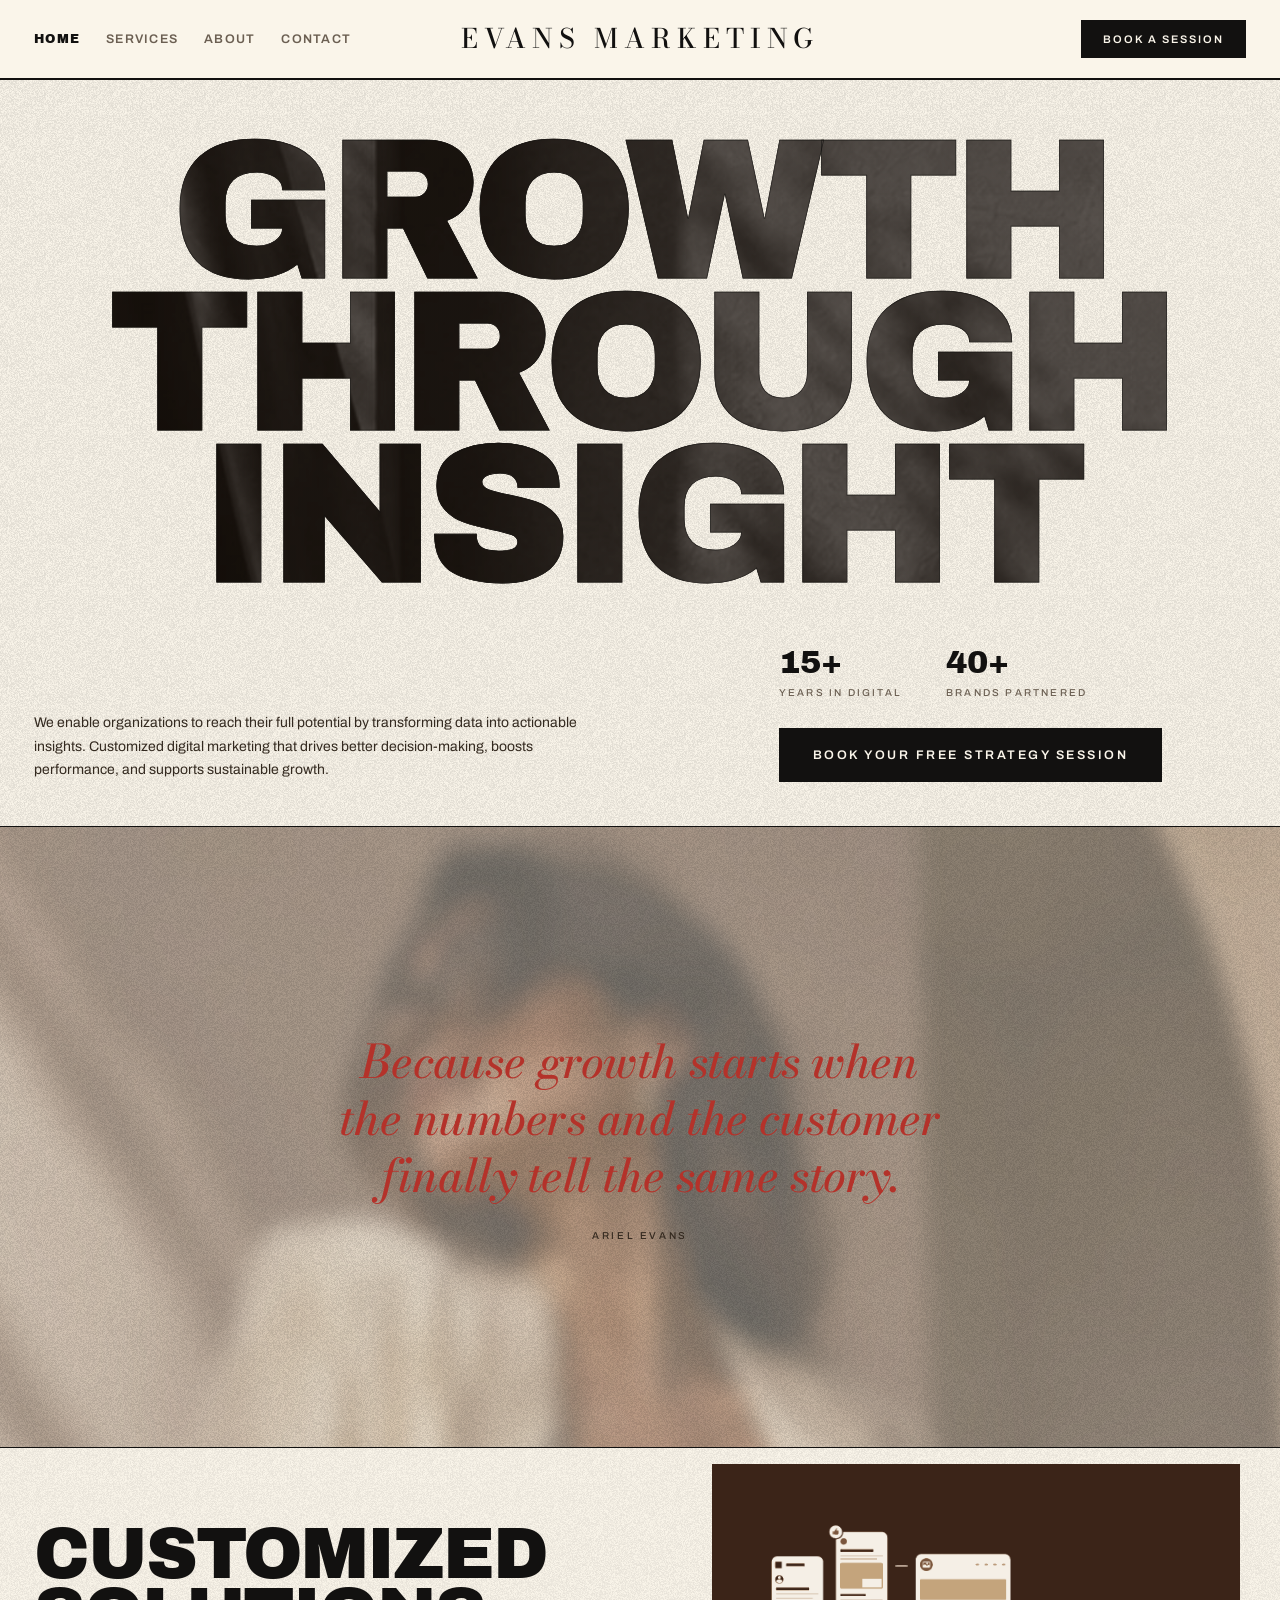
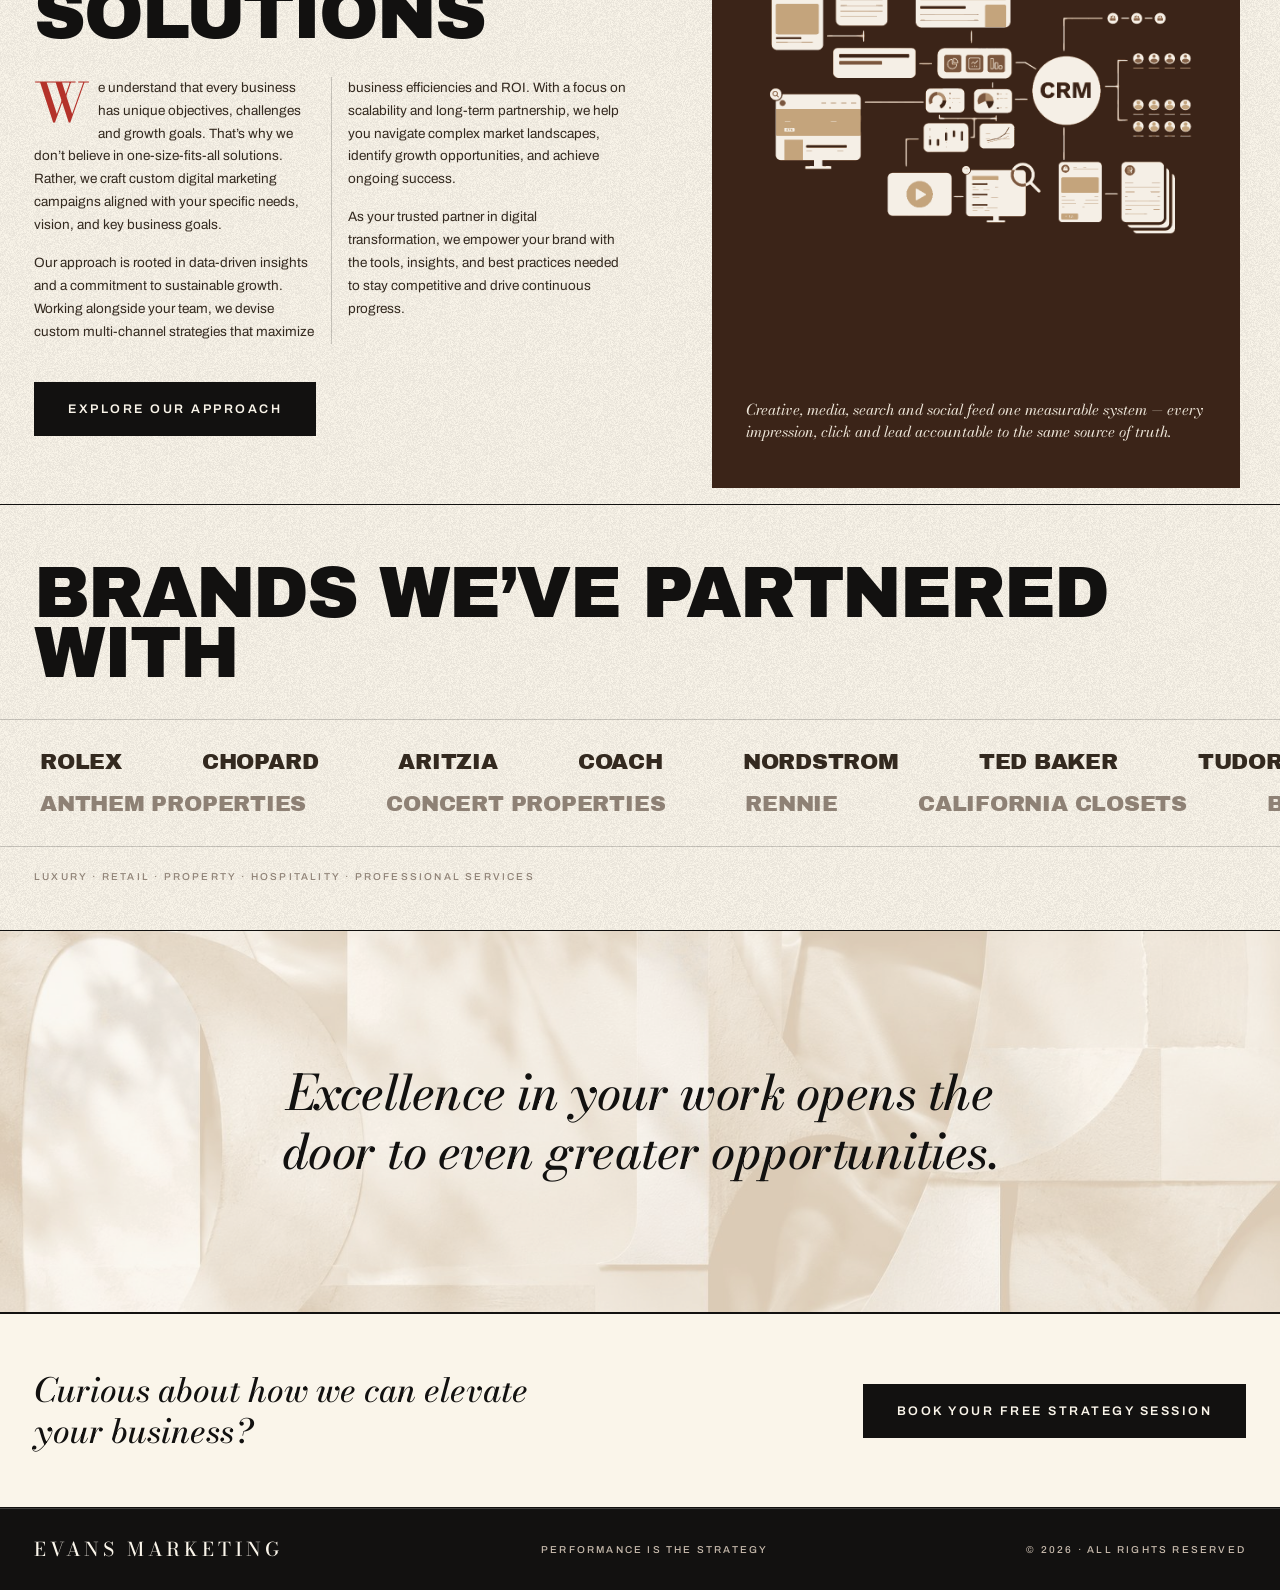
==== commit 7414f46c: "Apply the latest design revision: strip running heads, restyle the nav Follows the revised handoff. " ====
--- a/index.html
+++ b/index.html
@@ -30,7 +30,7 @@
     </nav>
     <a class="wordmark" href="index.html">Evans Marketing</a>
     <div class="header-cta">
-      <a class="link-rule" href="contact.html">Book a session</a>
+      <a class="btn btn--compact" href="contact.html">Book a session</a>
     </div>
   </header>
 
@@ -39,12 +39,6 @@
     <!-- Hero: photo-in-type headline -->
     <section class="section hero">
       <div class="grain grain--16" aria-hidden="true"></div>
-
-      <div class="hero__meta">
-        <span>Vancouver, B.C.</span>
-        <span class="accent">Growth strategy &amp; performance marketing</span>
-        <span>Fifteen years in market</span>
-      </div>
 
       <div class="hero__slab" id="heroSlab">
         <h1 class="hero__title">Growth<br />through<br />insight</h1>
@@ -83,10 +77,6 @@
       <div class="grain" aria-hidden="true"></div>
 
       <div class="solutions__copy">
-        <div class="runhead">
-          <span>We provide</span>
-          <span class="folio">01</span>
-        </div>
         <h2 class="h-section" id="solutions-title">Customized solutions</h2>
         <div class="solutions__body">
           <p><span class="dropcap">W</span>e understand that every business has unique objectives, challenges and growth goals. That&rsquo;s why we don&rsquo;t believe in one-size-fits-all solutions. Rather, we craft custom digital marketing campaigns aligned with your specific needs, vision, and key business goals.</p>
@@ -97,10 +87,6 @@
       </div>
 
       <figure class="ecosystem">
-        <div class="ecosystem__labels">
-          <span class="accent">The ecosystem</span>
-          <span>Every touchpoint, one funnel</span>
-        </div>
         <img src="assets/img/ecosystem-brand.png" alt="Full-funnel digital marketing ecosystem feeding a central CRM" width="1068" height="788" loading="lazy" />
         <figcaption>Creative, media, search and social feed one measurable system &mdash; every impression, click and lead accountable to the same source of truth.</figcaption>
       </figure>
@@ -144,7 +130,6 @@
       <img class="slab__bg" src="assets/img/paper-type-brand.jpg" alt="" aria-hidden="true" loading="lazy" />
       <div class="slab__wash" aria-hidden="true"></div>
       <div class="slab__inner">
-        <div class="slab__label">The standard</div>
         <p>Excellence in your work opens the door to even greater opportunities.</p>
       </div>
     </section>
--- a/assets/css/styles.css
+++ b/assets/css/styles.css
@@ -64,6 +64,13 @@
   font-family: var(--sans);
   font-weight: 400;
   -webkit-font-smoothing: antialiased;
+  /* Bodoni Moda is a variable font with an optical-size axis (6-96). Chromium's
+     default `auto` pins opsz to the rendered font size, and above roughly 16 the
+     Didone hairlines go sub-pixel — em dashes and hyphens disappear completely,
+     so "full-funnel" reads as "full funnel". Pinning to the font's default
+     instance (opsz 11) keeps that punctuation visible at every size we use.
+     Inherited, and a no-op for Archivo, which has no opsz axis. */
+  font-optical-sizing: none;
 }
 
 p { font-weight: 400; }
@@ -177,23 +184,27 @@
   border-bottom: 1px solid var(--ink);
 }
 
+/* State is shown by weight, not colour: the active page is Archivo Black in
+   ink, the rest are Archivo 600 in the light-ground label grey. No underline,
+   no accent colour. */
 .site-nav {
   display: flex;
-  gap: 24px;
-  font-size: 10px;
-  font-weight: 500;
-  letter-spacing: 0.22em;
+  align-items: baseline;
+  gap: 26px;
+  font-size: 12.5px;
+  letter-spacing: 0.1em;
   text-transform: uppercase;
 }
 .site-nav a {
+  font-family: var(--sans);
+  font-weight: 600;
+  color: var(--label-cream);
+}
+.site-nav a:hover { color: var(--ink); }
+.site-nav a[aria-current="page"] {
+  font-family: var(--display);
+  font-weight: 400;
   color: var(--ink);
-  padding-bottom: 3px;
-  border-bottom: 1px solid transparent;
-}
-.site-nav a:hover { color: var(--red); }
-.site-nav a[aria-current="page"] {
-  color: var(--red);
-  border-bottom-color: var(--red);
 }
 
 .wordmark {
@@ -213,22 +224,6 @@
   display: flex;
   justify-content: flex-end;
 }
-/* Deliberately a hairline link, not a button. */
-.link-rule {
-  padding-bottom: 5px;
-  border-bottom: 1px solid var(--ink);
-  color: var(--ink);
-  font-size: 10px;
-  font-weight: 500;
-  letter-spacing: 0.22em;
-  text-transform: uppercase;
-  white-space: nowrap;
-}
-.link-rule:hover {
-  color: var(--red);
-  border-bottom-color: var(--red);
-}
-
 .site-footer {
   display: flex;
   align-items: center;
@@ -253,35 +248,6 @@
 
 /* 5. COMPONENTS ------------------------------------------------------------ */
 
-/* Running head: a label, a hairline rule and a folio number. */
-.runhead {
-  display: flex;
-  align-items: baseline;
-  justify-content: space-between;
-  gap: 20px;
-  padding-bottom: 14px;
-  border-bottom: 1px solid var(--rule-light-28);
-  font-size: 10px;
-  font-weight: 600;
-  letter-spacing: 0.28em;
-  text-transform: uppercase;
-  color: var(--red);
-}
-.runhead .folio { color: var(--label-grey); }
-
-.runhead--dark {
-  padding-bottom: 16px;
-  border-bottom-color: var(--rule-dark-24);
-  color: var(--sand);
-}
-.runhead--dark .folio { color: var(--light-grey); }
-
-.runhead--strong {
-  border-bottom-color: var(--rule-light-40);
-  color: var(--ink);
-}
-.runhead--strong .folio { color: var(--ink); }
-
 /* Headings */
 .h-display {
   margin: 0;
@@ -292,7 +258,7 @@
   text-transform: uppercase;
 }
 .h-section {
-  margin: 18px 0 0;
+  margin: 0;
   font-family: var(--display);
   font-weight: 400;
   font-size: clamp(34px, 5.6vw, 92px);
@@ -345,6 +311,13 @@
 .btn--light { background: var(--cream); color: var(--ink); }
 .btn--light:hover { background: var(--sand); color: var(--ink); }
 
+/* Header CTA: a smaller sibling of the page-level button. */
+.btn--compact {
+  padding: 13px 22px;
+  font-size: 11px;
+  letter-spacing: 0.18em;
+}
+
 /* Pull-quote band (Home + About) */
 .quote-band {
   min-height: 620px;
@@ -484,27 +457,11 @@
   padding: 56px var(--pad-x) 44px;
   background: var(--cream);
 }
-.hero__meta {
-  position: relative;
-  display: flex;
-  align-items: center;
-  justify-content: space-between;
-  gap: 20px;
-  flex-wrap: wrap;
-  font-size: 10px;
-  font-weight: 600;
-  letter-spacing: 0.26em;
-  text-transform: uppercase;
-  color: var(--label-cream);
-  animation: metaRise 0.9s cubic-bezier(0.16, 1, 0.3, 1) 0.15s both;
-}
-.hero__meta .accent { color: var(--red); }
-
 /* The parallax slab. Every JS write goes to this wrapper's transform and
    opacity — never to the headline, which owns the CSS animations. */
 .hero__slab {
   position: relative;
-  margin: 22px 0 0;
+  margin: 0;
   will-change: transform;
 }
 
@@ -551,11 +508,6 @@
   animation: scanSweep 1.35s cubic-bezier(0.65, 0, 0.35, 1) both;
 }
 
-@keyframes metaRise {
-  from { transform: translateY(14px); opacity: 0; }
-  to   { transform: translateY(0);    opacity: 1; }
-}
-
 /* Reveals the headline top-to-bottom, like a photograph coming up in a tray. */
 @keyframes typeDevelop {
   0%   { clip-path: inset(0 0 100% 0); opacity: 0.15; }
@@ -659,20 +611,7 @@
   gap: 28px;
   padding: 44px var(--pad-x);
   background: var(--chocolate);
-}
-.ecosystem__labels {
-  display: flex;
-  align-items: center;
-  justify-content: space-between;
-  gap: 16px;
-  font-size: 10px;
-  font-weight: 600;
-  letter-spacing: 0.26em;
-  text-transform: uppercase;
-  color: var(--light-grey);
-}
-.ecosystem__labels .accent { color: var(--sand); }
-.ecosystem img { width: 100%; height: auto; display: block; }
+}.ecosystem img { width: 100%; height: auto; display: block; }
 .ecosystem figcaption,
 .ecosystem__caption {
   margin: 0;
@@ -708,16 +647,8 @@
   max-width: 1080px;
   margin: 0 auto;
   text-align: center;
-}
-.slab__label {
-  font-size: 10px;
-  font-weight: 600;
-  letter-spacing: 0.28em;
-  text-transform: uppercase;
-  color: var(--red);
-}
-.slab p {
-  margin: 24px 0 0;
+}.slab p {
+  margin: 0;
   font-family: var(--serif);
   font-style: italic;
   font-weight: 500;
@@ -735,7 +666,7 @@
   color: var(--cream);
 }
 .masthead__title {
-  margin: 38px 0 0;
+  margin: 0;
   font-size: clamp(48px, 11.4vw, 200px);
 }
 .masthead__foot {
@@ -759,20 +690,6 @@
 /* --- Services: accordion -------------------------------------------------- */
 
 .index { padding: 12px var(--pad-x) 56px; background: var(--cream); }
-.index__head {
-  display: flex;
-  align-items: baseline;
-  justify-content: space-between;
-  gap: 20px;
-  padding: 34px 0 18px;
-  font-size: 10px;
-  font-weight: 600;
-  letter-spacing: 0.28em;
-  text-transform: uppercase;
-  color: var(--red);
-}
-.index__head .muted { color: var(--label-grey); }
-
 .acc-item {
   border-top: 1px solid var(--rule-light-28);
   padding: 0 22px;
@@ -792,7 +709,7 @@
 
 .acc-trigger {
   display: grid;
-  grid-template-columns: 52px 1fr auto;
+  grid-template-columns: 1fr auto;
   gap: 22px;
   align-items: center;
   width: 100%;
@@ -804,14 +721,7 @@
   cursor: pointer;
   transition: color 150ms ease;
 }
-.acc-trigger:hover { color: var(--red); }
-.acc-num {
-  font-size: 10px;
-  font-weight: 600;
-  letter-spacing: 0.16em;
-  color: var(--red);
-}
-.acc-title {
+.acc-trigger:hover { color: var(--red); }.acc-title {
   font-family: var(--display);
   font-weight: 400;
   font-size: clamp(20px, 2.4vw, 34px);
@@ -831,7 +741,7 @@
    would lose to a `display:grid` set here. */
 .acc-panel {
   display: none;
-  grid-template-columns: 52px minmax(0, 640px);
+  grid-template-columns: minmax(0, 680px);
   gap: 22px;
   padding: 0 0 30px;
 }
@@ -869,7 +779,7 @@
   padding-bottom: 48px;
 }
 .process__head .h-section {
-  margin: 20px 0 0;
+  margin: 0;
   font-size: clamp(32px, 5.2vw, 84px);
   letter-spacing: -0.035em;
 }
@@ -922,7 +832,7 @@
 
 .masthead--about { padding: 64px var(--pad-x) 52px; }
 .masthead--about .masthead__title {
-  margin: 36px 0 0;
+  margin: 0;
   font-size: clamp(44px, 9.4vw, 164px);
   line-height: 0.82;
   letter-spacing: -0.04em;
@@ -983,7 +893,7 @@
   overflow: hidden;
 }
 .founder__bio h2 {
-  margin: 16px 0 0;
+  margin: 0;
   font-family: var(--display);
   font-weight: 400;
   font-size: clamp(34px, 4vw, 62px);
@@ -1072,15 +982,7 @@
   margin-top: 14px;
   padding-top: 22px;
   border-top: 1px solid var(--rule-light-28);
-}
-.engagement__label {
-  font-size: 10px;
-  font-weight: 600;
-  letter-spacing: 0.28em;
-  text-transform: uppercase;
-  color: var(--ink);
-}
-.engagement__list {
+}.engagement__list {
   display: flex;
   flex-direction: column;
   gap: 10px;
@@ -1106,7 +1008,7 @@
   gap: 64px;
 }
 .contact h2 {
-  margin: 18px 0 0;
+  margin: 0;
   font-family: var(--display);
   font-weight: 400;
   font-size: clamp(30px, 4.2vw, 70px);
@@ -1254,8 +1156,7 @@
 
   .founder__portrait { min-height: 460px; }
   .cta-band { gap: 28px; justify-items: start; }
-  .acc-panel { grid-template-columns: 1fr; gap: 0; }
-  .acc-panel > .acc-spacer { display: none; }
+  .acc-panel { gap: 0; }
   .quote-band { min-height: 460px; padding: 64px var(--pad-x); }
   .slab { padding: 90px var(--pad-x); }
 }
@@ -1264,7 +1165,6 @@
   :root { --pad-x: 20px; --pad-x-wide: 20px; }
 
   .hero { padding: 40px var(--pad-x) 36px; }
-  .hero__meta { gap: 10px; }
   .hero__title { font-size: clamp(46px, 16.5vw, 90px); }
   .stats { gap: 28px; }
   .btn { padding: 18px 26px; font-size: 11.5px; letter-spacing: 0.16em; }
@@ -1275,15 +1175,7 @@
   .form__foot,
   .form__status { grid-column: span 1; }
 
-  /* The trigger sits inside an <h2> so the twelve services form a real outline;
-   the heading itself carries no visual styling. */
-.acc-item h2 {
-  margin: 0;
-  font-size: inherit;
-  font-weight: inherit;
-}
-
-.acc-trigger { grid-template-columns: 34px 1fr auto; gap: 14px; }
+  .acc-trigger { gap: 14px; }
   .acc-item { padding: 0 4px; }
   .marquee__list { font-size: 18px; }
   .marquee__list span { padding: 0 24px; }
@@ -1299,8 +1191,7 @@
   html { scroll-behavior: auto; }
   .marquee__track { animation: none; }
   .quote-band__bg { filter: none; transform: none; opacity: 0.5; }
-  .hero__title,
-  .hero__meta {
+  .hero__title {
     animation: none !important;
     opacity: 1 !important;
     clip-path: none !important;
